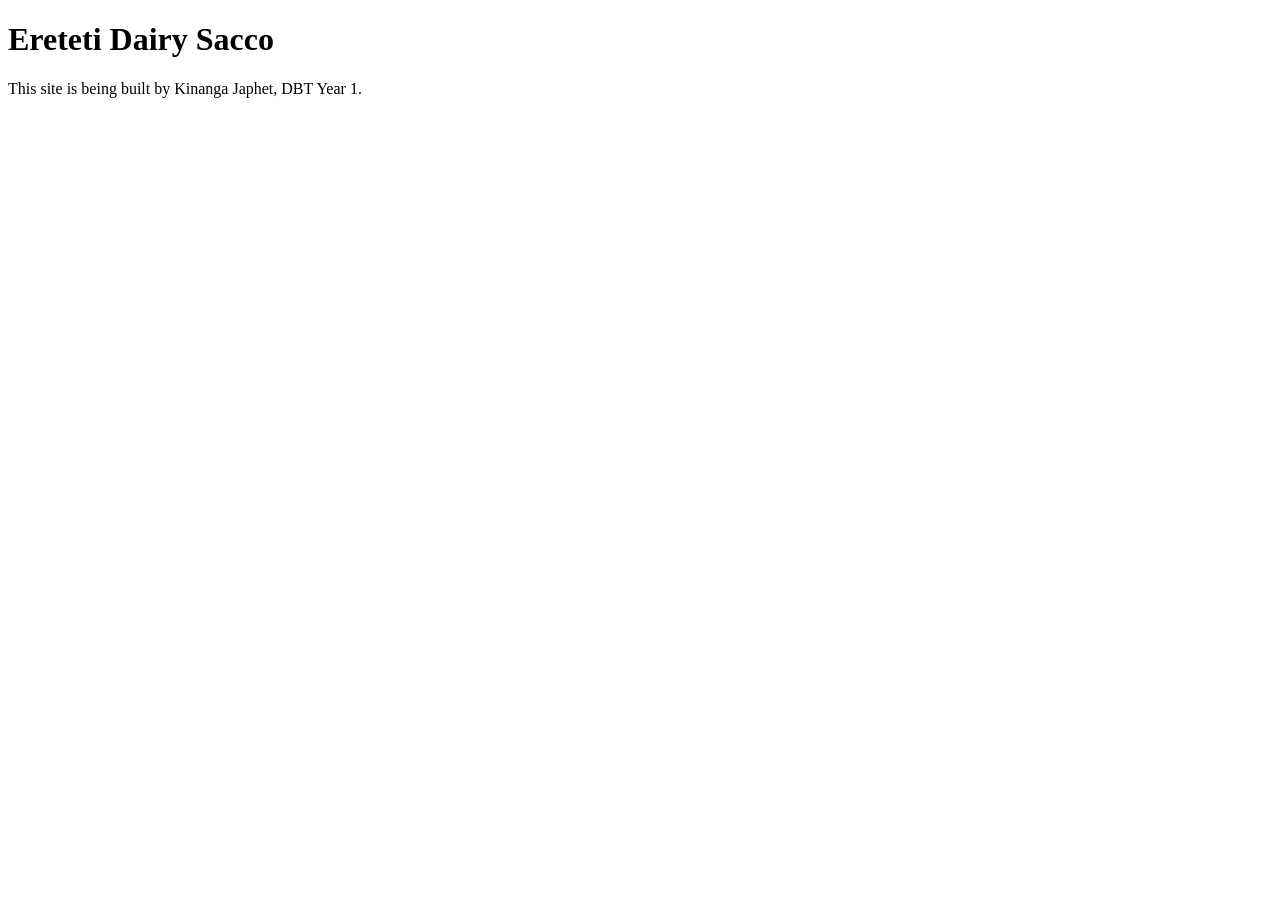
==== index.html @ 2e2ebed5 "First page" ====
<!DOCTYPE html>
<html lang="en">
<head>
<meta charset="utf-8">
<title>Ereteti Dairy Sacco</title>
</head>
<body>
<h1>Ereteti Dairy Sacco</h1>
<p>This site is being built by Kinanga Japhet, DBT Year 1.</p>
</body>
</html>
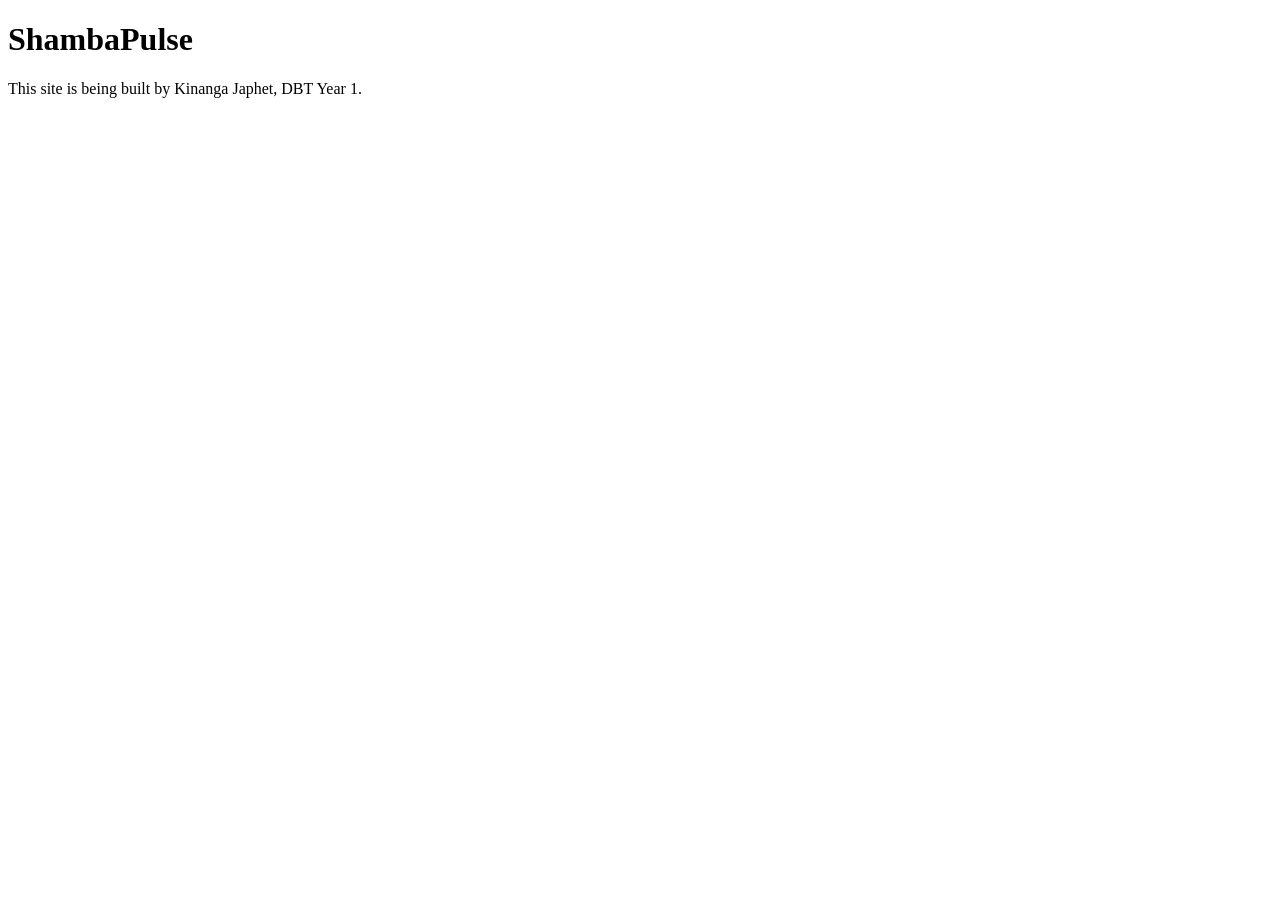
==== commit 63f6249d: "Week 2 — home page marked up" ====
--- a/index.html
+++ b/index.html
@@ -2,10 +2,10 @@
 <html lang="en">
 <head>
 <meta charset="utf-8">
-<title>Ereteti Dairy Sacco</title>
+<title>ShambaPulse</title>
 </head>
 <body>
-<h1>Ereteti Dairy Sacco</h1>
+<h1>ShambaPulse</h1>
 <p>This site is being built by Kinanga Japhet, DBT Year 1.</p>
 </body>
 </html>
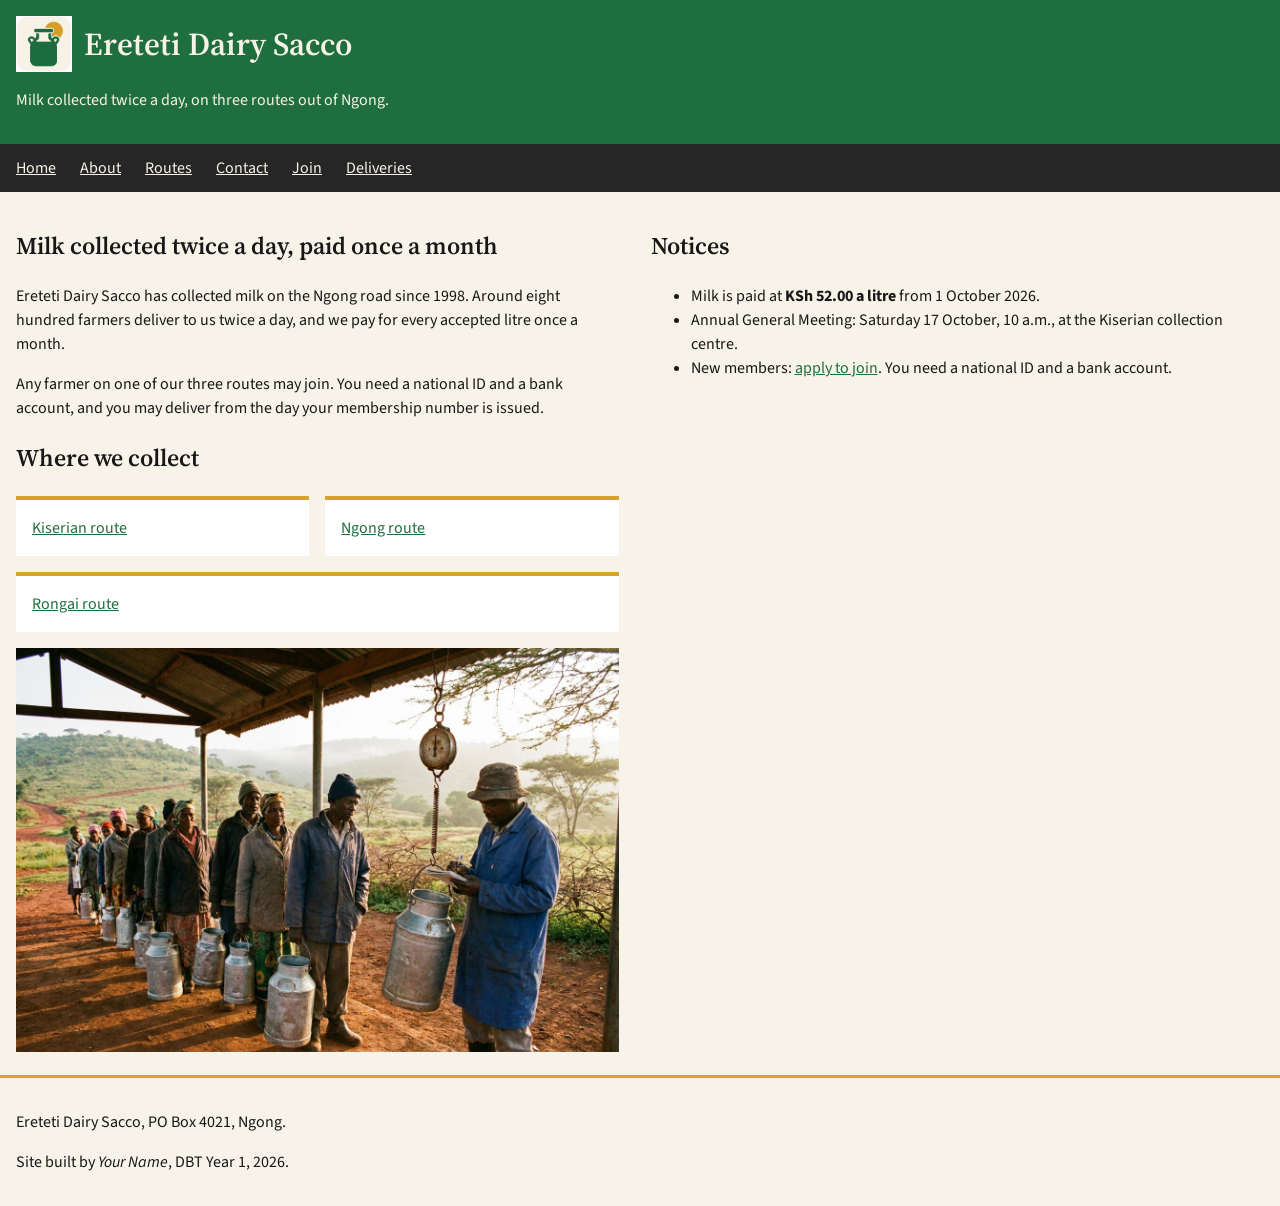
==== commit c8428796: "add week 6 work" ====
--- a/index.html
+++ b/index.html
@@ -1,11 +1,91 @@
 <!DOCTYPE html>
 <html lang="en">
 <head>
-<meta charset="utf-8">
-<title>ShambaPulse</title>
+  <meta charset="utf-8">
+  <title>Ereteti Dairy Sacco</title>
+  <meta name="viewport" content="width=device-width, initial-scale=1.0">
+  <link rel="preconnect" href="https://fonts.googleapis.com">
+<link rel="preconnect" href="https://fonts.gstatic.com" crossorigin>
+<link href="https://fonts.googleapis.com/css2?family=Source+Sans+3:ital,wght@0,200..900;1,200..900&family=Source+Serif+4:ital,opsz,wght@0,8..60,200..900;1,8..60,200..900&display=swap" rel="stylesheet">
+  <link rel="stylesheet" href="css/style.css">
+  <!-- placeholder: swap for img/favicon.png -->
+  <link rel="icon" type="image/png"
+        href="img/favicon-edairy.png">
 </head>
 <body>
-<h1>ShambaPulse</h1>
-<p>This site is being built by Kinanga Japhet, DBT Year 1.</p>
+
+  <header>
+    <h1>
+      <!-- placeholder: swap for img/logo.png -->
+      <img src="img/logo-edairy.png"
+           alt="" class="logo">
+      Ereteti Dairy Sacco
+    </h1>
+    <p>Milk collected twice a day, on three routes
+       out of Ngong.</p>
+  </header>
+
+  <nav>
+    <ul>
+      <li><a href="index.html">Home</a></li>
+      <li><a href="about.html">About</a></li>
+      <li><a href="routes.html">Routes</a></li>
+      <li><a href="contact.html">Contact</a></li>
+      <li><a href="register.html">Join</a></li>
+      <li><a href="deliveries.html">Deliveries</a>
+      </li>
+    </ul>
+  </nav>
+
+  <main>
+    <section>
+      <h2>Milk collected twice a day,
+          paid once a month</h2>
+      <p>Ereteti Dairy Sacco has collected milk on
+      the Ngong road since 1998. Around eight hundred
+      farmers deliver to us twice a day, and we pay
+      for every accepted litre once a month.</p>
+      <p>Any farmer on one of our three routes may
+      join. You need a national ID and a bank account,
+      and you may deliver from the day your
+      membership number is issued.</p>
+    </section>
+
+    <section>
+      <h2>Where we collect</h2>
+      <ul class="route-cards">
+        <li><a href="routes.html">Kiserian route</a>
+        </li>
+        <li><a href="routes.html">Ngong route</a></li>
+        <li><a href="routes.html">Rongai route</a></li>
+      </ul>
+      <img src="img/collection-centre.jpg"
+           alt="Farmers queuing with churns at
+                the Kiserian centre">
+    </section>
+  </main>
+
+  <aside>
+    <h2>Notices</h2>
+    <ul>
+      <li>Milk is paid at
+          <strong>KSh 52.00 a litre</strong>
+          from 1 October 2026.</li>
+      <li>Annual General Meeting: Saturday
+          17 October, 10 a.m., at the
+          Kiserian collection centre.</li>
+      <li>New members:
+          <a href="register.html">apply to join</a>.
+          You need a national ID and a
+          bank account.</li>
+    </ul>
+  </aside>
+
+  <footer>
+    <p>Ereteti Dairy Sacco, PO Box 4021, Ngong.</p>
+    <p>Site built by <em>Your Name</em>,
+       DBT Year 1, 2026.</p>
+  </footer>
+
 </body>
 </html>
--- a/css/style.css
+++ b/css/style.css
@@ -0,0 +1,114 @@
+/*a css comment*/
+*{
+    box-sizing: border-box;
+}
+body{
+    margin: 0;
+    background-color: #f7F3E8;
+    color: #181717;
+    line-height: 1.5;
+    font-family: 'Source Sans 3', sans-serif;
+}
+h1,h2{
+    font-family: 'Source Serif 4', serif;
+    font-weight: 600;/*making things bold or the opposite*/
+}
+header{
+    background-color: #1f6f3e;
+    color:#F7f3E8;
+   
+}
+nav{
+    background-color: #262626;
+  
+}
+nav a{
+    color: #F7F3E8;
+   
+}
+a{
+    color: #1f6f3e;
+}
+header,main, aside,footer{
+   
+    padding: 1rem;
+}
+img{
+    max-width: 100%;
+    height: auto;
+}
+/*flex for the nav items*/
+nav{
+    position: sticky;
+    top:0;
+
+}
+nav ul{
+    display: flex ;
+    flex-wrap: wrap;
+    gap:0.25rem 1.5rem;
+    list-style-type: none;
+    margin: 0;
+    padding : 0.75rem 1rem;
+}
+.logo{
+    width: 3.5rem;
+    height:auto ;
+}
+h1{
+    display: flex;
+    align-items: center;
+    gap: 0.75rem;
+    margin:0;
+}
+    .route-cards{
+        display: flex;
+        flex-wrap: wrap;
+        gap: 1rem;
+        list-style: none;
+        padding:0;
+    }
+    .route-cards li{
+        flex: 1 1 12rem;
+        padding: 1rem;
+        background: #ffffff;
+        border-top: 4px solid #d8a22b;
+    }
+body{
+    display: grid;
+    grid-template-columns: minimax(0, 1fr) 18rem;
+    grid-template-areas:
+    "header header"
+    "nav nav"
+    "main aside"
+    "footer footer";   
+}
+header{
+    grid-area: header;}
+    nav{grid-area: nav;}
+main{grid-area: main;}
+aside{grid-area: aside;}
+footer{grid-area: footer;}
+    footer{border-top: 3px solid #d8a22b}
+    
+@media(max-width:600px){
+    body{
+        grid-template-columns: minimax(0,1fr);
+        grid-template-areas: 
+        "header"
+        "nav"
+        "main"
+        "aside"
+        "footer";
+    }
+    nav{
+        position: static;
+
+    }
+    nav li{
+        flex direction: column;
+
+    }
+    .logo 2.5rem;
+}
+
